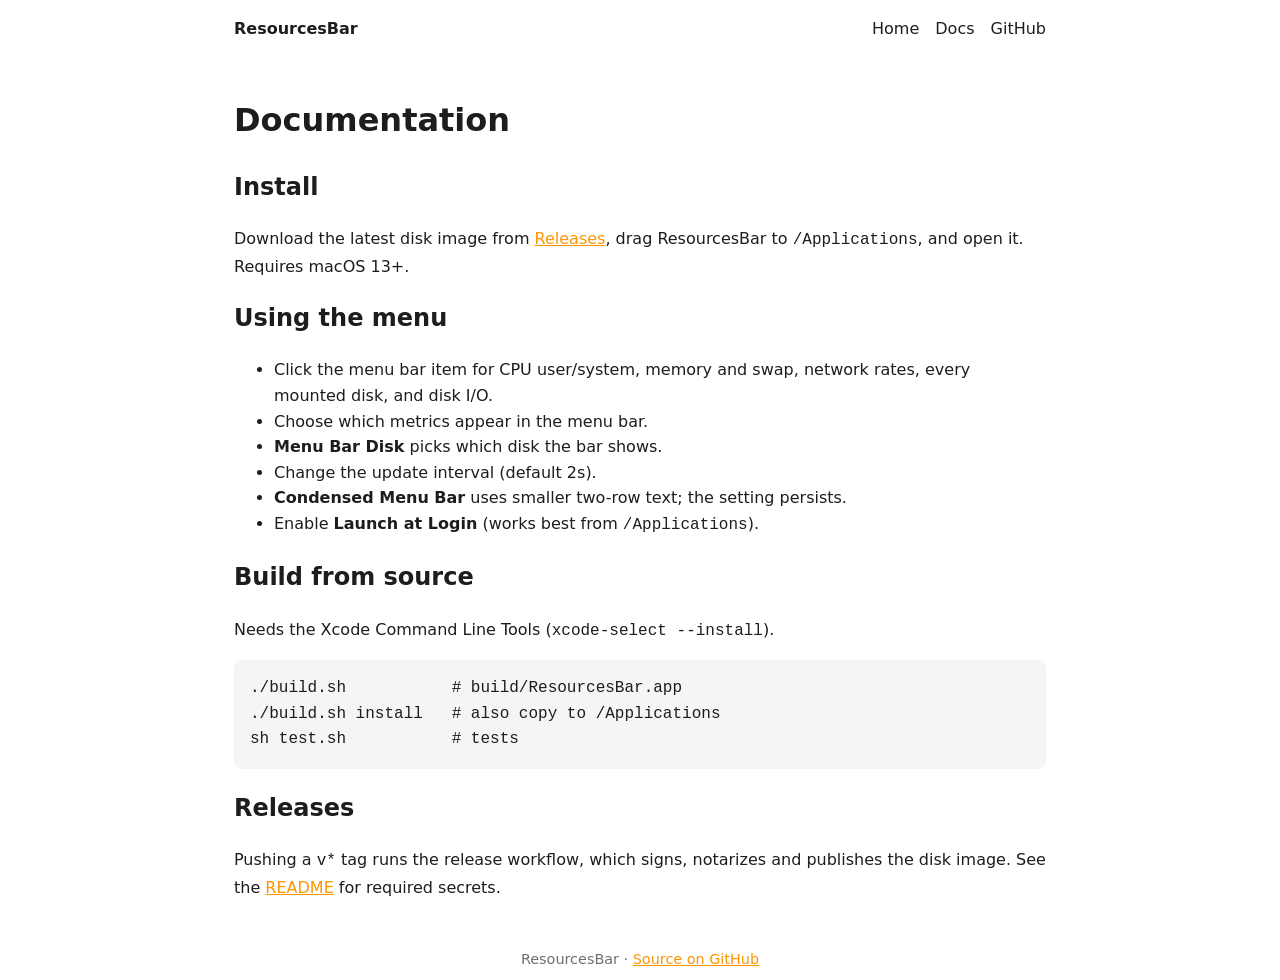
==== docs/docs.html @ f41292d9 "Add GitHub Pages marketing and docs site Co-authored-by: Copilot App <223556219+Copilot@users.norepl" ====
<!doctype html><html lang="en"><head><meta charset="utf-8"><meta name="viewport" content="width=device-width,initial-scale=1"><link rel="stylesheet" href="assets/style.css"><title>ResourcesBar Docs</title></head><body><header><strong>ResourcesBar</strong><nav><a href="index.html">Home</a><a href="docs.html">Docs</a><a href="https://github.com/thorrsson/mac-resources-bar">GitHub</a></nav></header><main><h1>Documentation</h1>
<h2>Install</h2><p>Download the latest disk image from <a href="https://github.com/thorrsson/mac-resources-bar/releases/latest">Releases</a>, drag ResourcesBar to <code>/Applications</code>, and open it. Requires macOS 13+.</p>
<h2>Using the menu</h2><ul><li>Click the menu bar item for CPU user/system, memory and swap, network rates, every mounted disk, and disk I/O.</li>
<li>Choose which metrics appear in the menu bar.</li><li><strong>Menu Bar Disk</strong> picks which disk the bar shows.</li>
<li>Change the update interval (default 2s).</li><li><strong>Condensed Menu Bar</strong> uses smaller two-row text; the setting persists.</li>
<li>Enable <strong>Launch at Login</strong> (works best from <code>/Applications</code>).</li></ul>
<h2>Build from source</h2><p>Needs the Xcode Command Line Tools (<code>xcode-select --install</code>).</p>
<pre>./build.sh           # build/ResourcesBar.app
./build.sh install   # also copy to /Applications
sh test.sh           # tests</pre>
<h2>Releases</h2><p>Pushing a <code>v*</code> tag runs the release workflow, which signs, notarizes and publishes the disk image. See the <a href="https://github.com/thorrsson/mac-resources-bar#releases">README</a> for required secrets.</p>
</main><footer>ResourcesBar &middot; <a href="https://github.com/thorrsson/mac-resources-bar">Source on GitHub</a></footer></body></html>
---- docs/assets/style.css ----
:root{--bg:#fff;--fg:#1d1d1f;--mute:#6e6e73;--accent:#ff9500;--card:#f5f5f7}
@media(prefers-color-scheme:dark){:root{--bg:#111;--fg:#f5f5f7;--mute:#a1a1a6;--card:#1c1c1e}}
*{box-sizing:border-box}body{margin:0;font:16px/1.6 -apple-system,system-ui,sans-serif;background:var(--bg);color:var(--fg)}
a{color:var(--accent)}header,main,footer{max-width:860px;margin:auto;padding:1rem 1.5rem}
header{display:flex;justify-content:space-between;align-items:center}header nav a{margin-left:1rem;text-decoration:none;color:var(--fg)}
.hero{text-align:center;padding:3rem 0}.hero h1{font-size:2.8rem;margin:.2em}.hero p{color:var(--mute);font-size:1.2rem}
.bar{display:inline-block;font:600 1rem ui-monospace,Menlo,monospace;background:#222;color:#eee;padding:.5rem 1rem;border-radius:8px}
.bar b{color:var(--accent)}.btn{display:inline-block;margin-top:1.5rem;padding:.7rem 1.4rem;background:var(--accent);color:#000;border-radius:10px;text-decoration:none;font-weight:600}
.grid{display:grid;grid-template-columns:repeat(auto-fit,minmax(240px,1fr));gap:1rem}.card{background:var(--card);padding:1rem 1.2rem;border-radius:12px}
pre,code{font-family:ui-monospace,Menlo,monospace}pre{background:var(--card);padding:1rem;border-radius:8px;overflow:auto}
footer{color:var(--mute);font-size:.9rem;text-align:center}
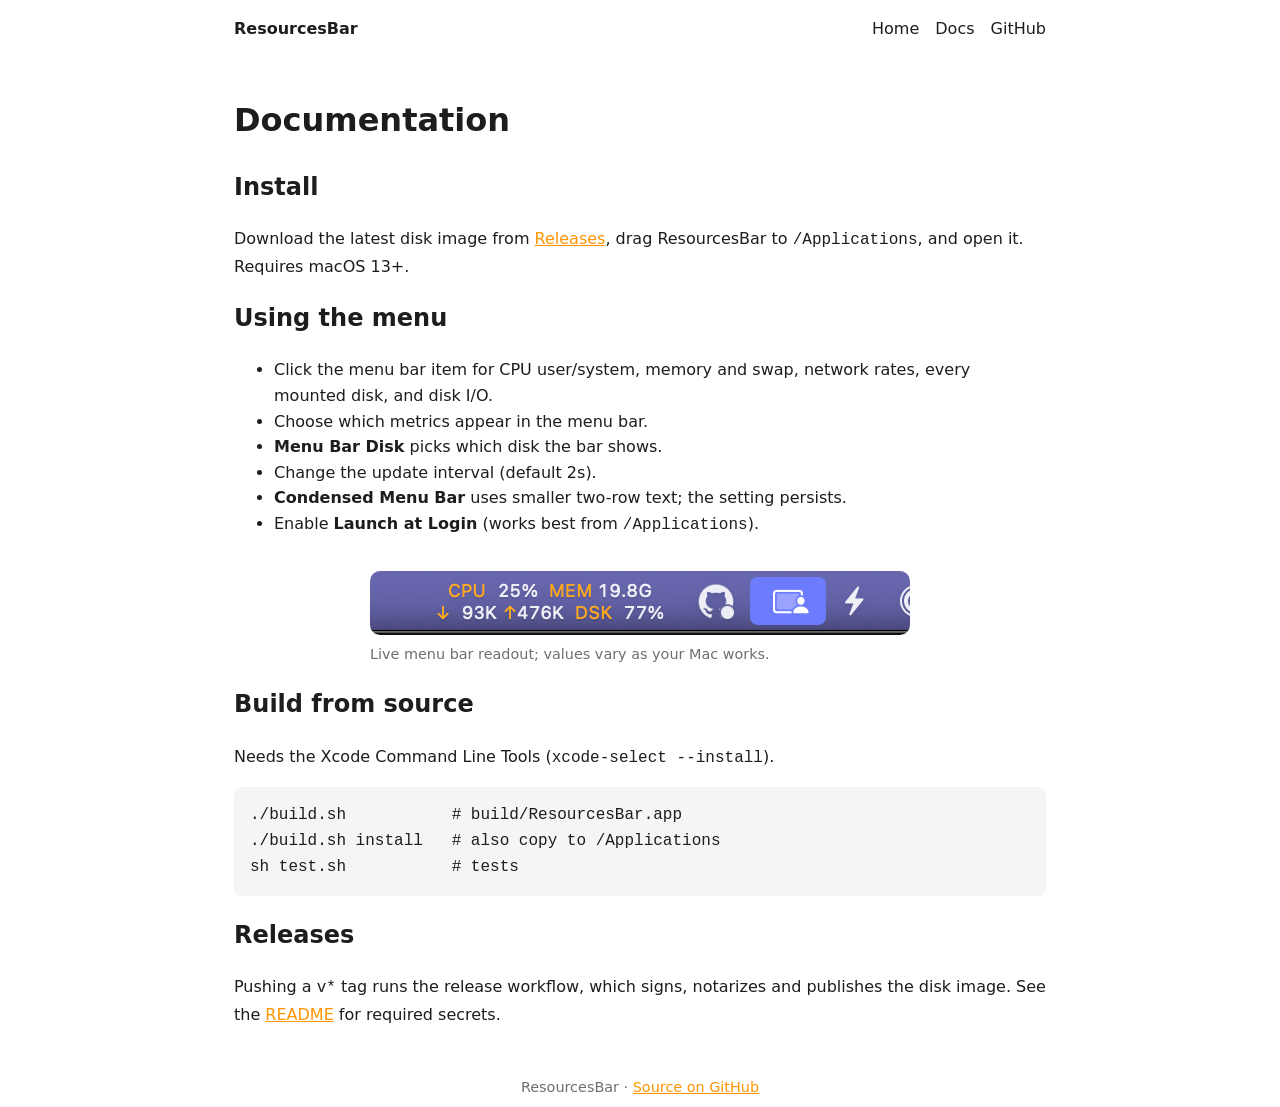
==== commit da5c9169: "Add live app screenshot to Pages site Co-authored-by: Copilot App <223556219+Copilot@users.noreply.g" ====
--- a/docs/docs.html
+++ b/docs/docs.html
@@ -4,6 +4,7 @@
 <li>Choose which metrics appear in the menu bar.</li><li><strong>Menu Bar Disk</strong> picks which disk the bar shows.</li>
 <li>Change the update interval (default 2s).</li><li><strong>Condensed Menu Bar</strong> uses smaller two-row text; the setting persists.</li>
 <li>Enable <strong>Launch at Login</strong> (works best from <code>/Applications</code>).</li></ul>
+<figure class="app-shot"><img src="assets/menu-bar.png" alt="ResourcesBar showing live CPU, memory, network, and disk metrics in the macOS menu bar"><figcaption>Live menu bar readout; values vary as your Mac works.</figcaption></figure>
 <h2>Build from source</h2><p>Needs the Xcode Command Line Tools (<code>xcode-select --install</code>).</p>
 <pre>./build.sh           # build/ResourcesBar.app
 ./build.sh install   # also copy to /Applications
--- a/docs/assets/style.css
+++ b/docs/assets/style.css
@@ -6,6 +6,7 @@
 .hero{text-align:center;padding:3rem 0}.hero h1{font-size:2.8rem;margin:.2em}.hero p{color:var(--mute);font-size:1.2rem}
 .bar{display:inline-block;font:600 1rem ui-monospace,Menlo,monospace;background:#222;color:#eee;padding:.5rem 1rem;border-radius:8px}
 .bar b{color:var(--accent)}.btn{display:inline-block;margin-top:1.5rem;padding:.7rem 1.4rem;background:var(--accent);color:#000;border-radius:10px;text-decoration:none;font-weight:600}
+.app-shot{margin:2rem auto 0;max-width:540px}.app-shot img{display:block;width:100%;height:auto;border-radius:10px;background:#222}.app-shot figcaption{margin-top:.5rem;color:var(--mute);font-size:.9rem}
 .grid{display:grid;grid-template-columns:repeat(auto-fit,minmax(240px,1fr));gap:1rem}.card{background:var(--card);padding:1rem 1.2rem;border-radius:12px}
 pre,code{font-family:ui-monospace,Menlo,monospace}pre{background:var(--card);padding:1rem;border-radius:8px;overflow:auto}
 footer{color:var(--mute);font-size:.9rem;text-align:center}
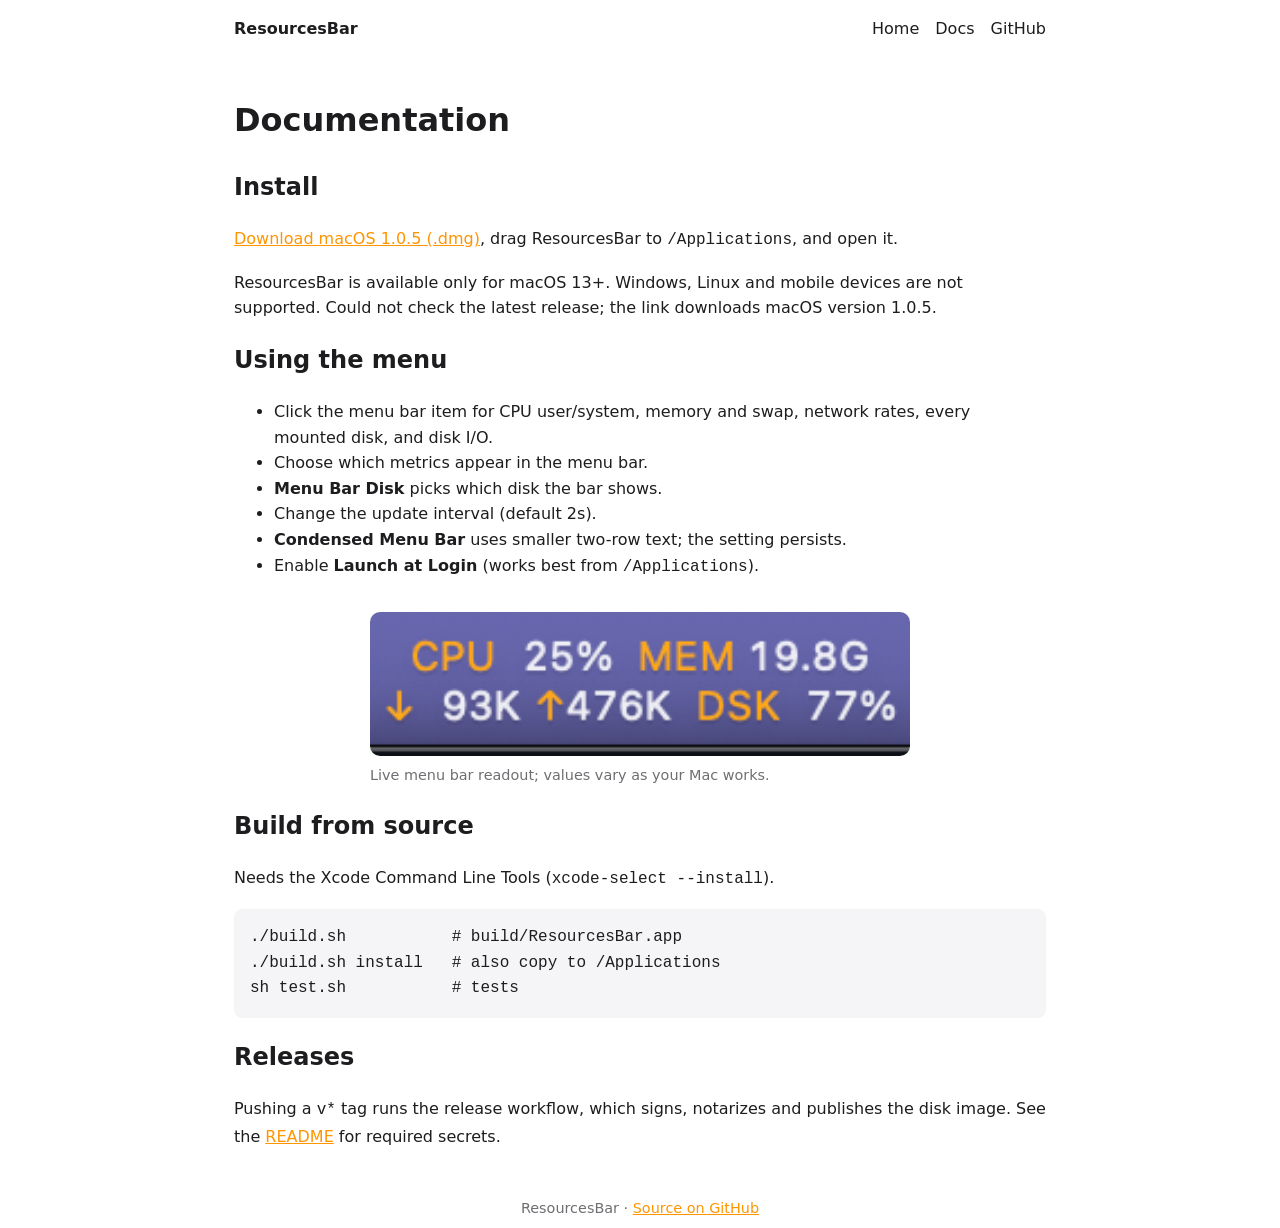
==== commit 1f0b163f: "Link site downloads directly to the latest macOS DMG Resolve the latest universal DMG through the Gi" ====
--- a/docs/docs.html
+++ b/docs/docs.html
@@ -1,5 +1,7 @@
 <!doctype html><html lang="en"><head><meta charset="utf-8"><meta name="viewport" content="width=device-width,initial-scale=1"><link rel="stylesheet" href="assets/style.css"><title>ResourcesBar Docs</title></head><body><header><strong>ResourcesBar</strong><nav><a href="index.html">Home</a><a href="docs.html">Docs</a><a href="https://github.com/thorrsson/mac-resources-bar">GitHub</a></nav></header><main><h1>Documentation</h1>
-<h2>Install</h2><p>Download the latest disk image from <a href="https://github.com/thorrsson/mac-resources-bar/releases/latest">Releases</a>, drag ResourcesBar to <code>/Applications</code>, and open it. Requires macOS 13+.</p>
+<h2>Install</h2><p><a id="download-link" href="https://github.com/thorrsson/mac-resources-bar/releases/download/v1.0.5/ResourcesBar-1.0.5.dmg">Download macOS 1.0.5 (.dmg)</a>, drag ResourcesBar to <code>/Applications</code>, and open it.</p>
+<p id="download-status" role="status">Requires macOS 13+. Windows and Linux are not supported.</p>
+<script src="assets/download.js" defer></script>
 <h2>Using the menu</h2><ul><li>Click the menu bar item for CPU user/system, memory and swap, network rates, every mounted disk, and disk I/O.</li>
 <li>Choose which metrics appear in the menu bar.</li><li><strong>Menu Bar Disk</strong> picks which disk the bar shows.</li>
 <li>Change the update interval (default 2s).</li><li><strong>Condensed Menu Bar</strong> uses smaller two-row text; the setting persists.</li>
